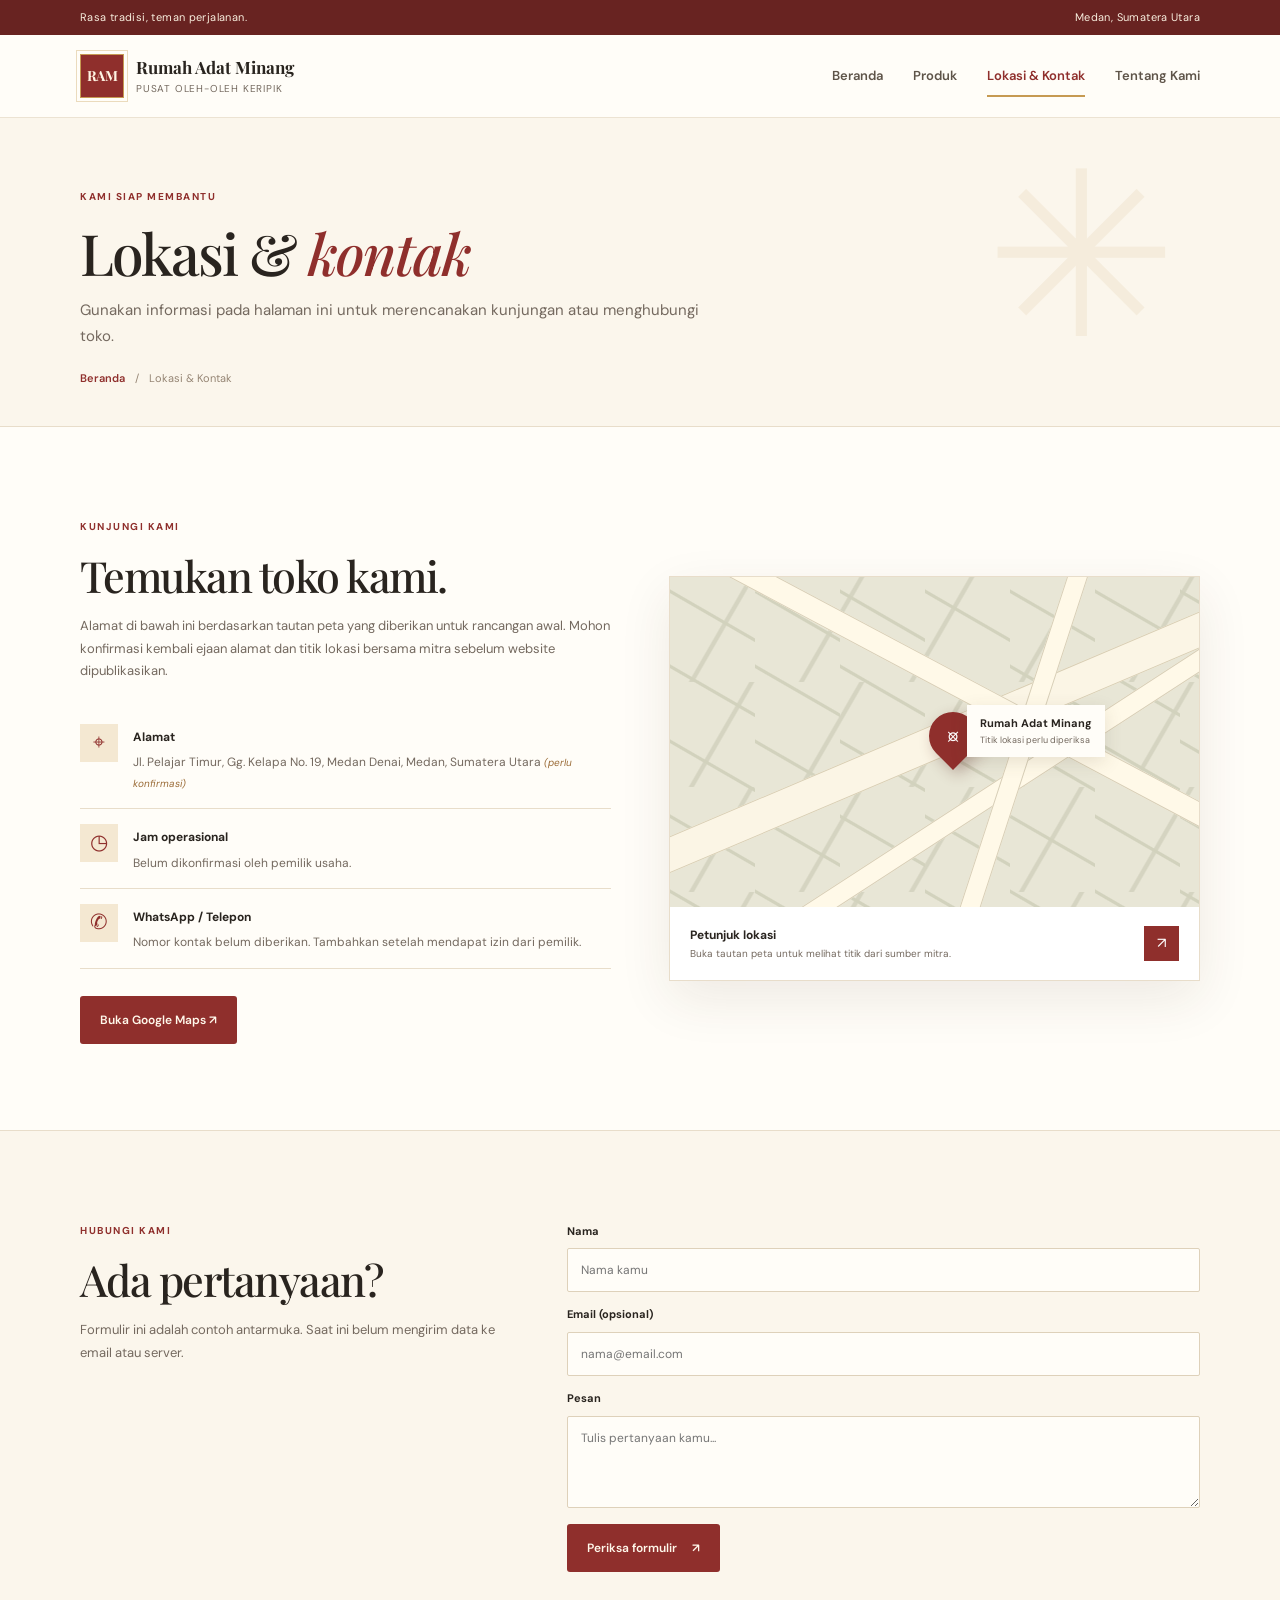
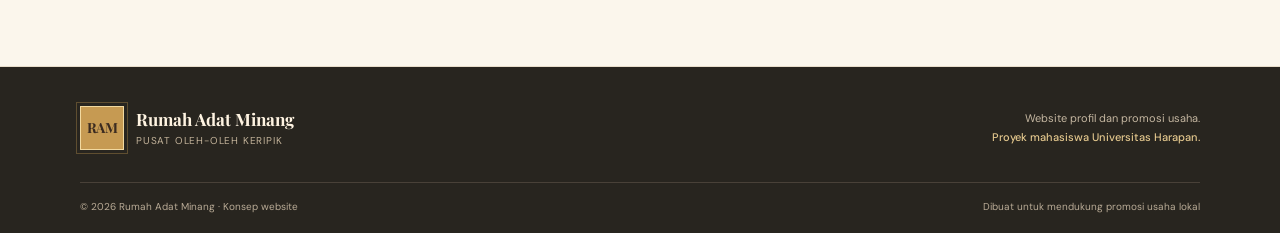
==== lokasi.html @ 1657554a "Add files via upload" ====
<!DOCTYPE html>
<html lang="id">
<head>
    <meta charset="UTF-8">
    <meta name="viewport" content="width=device-width, initial-scale=1.0">
    <meta name="description" content="Lokasi dan kontak Rumah Adat Minang.">
    <title>Lokasi & Kontak | Rumah Adat Minang</title>
    <link rel="stylesheet" href="assets/style.css">
    <script src="assets/script.js" defer></script>
</head>
<body>
    <div class="topbar">
        <div class="container topbar-inner">
            <span>Rasa tradisi, teman perjalanan.</span>
            <span>Medan, Sumatera Utara</span>
        </div>
    </div>

    <header class="site-header">
        <div class="container nav-wrap">
            <a class="brand" href="index.html">
                <span class="brand-mark">RAM</span>
                <span><strong>Rumah Adat Minang</strong><small>Pusat Oleh-Oleh Keripik</small></span>
            </a>
            <button class="menu-toggle" aria-label="Buka menu" aria-expanded="false">☰</button>
            <nav class="nav-links" aria-label="Navigasi utama">
                <a href="index.html">Beranda</a>
                <a href="produk.html">Produk</a>
                <a class="active" href="lokasi.html">Lokasi & Kontak</a>
                <a href="tentang.html">Tentang Kami</a>
            </nav>
        </div>
    </header>

    <main>
        <section class="page-hero">
            <div class="container">
                <span class="eyebrow">Kami siap membantu</span>
                <h1>Lokasi & <em>kontak</em></h1>
                <p>Gunakan informasi pada halaman ini untuk merencanakan kunjungan atau menghubungi toko.</p>
                <div class="breadcrumb">
                    <a href="index.html">Beranda</a>
                    <span>/</span>
                    <span>Lokasi & Kontak</span>
                </div>
            </div>
        </section>

        <section class="section container contact-grid">
            <div class="contact-copy">
                <span class="eyebrow">Kunjungi kami</span>
                <h2>Temukan toko kami.</h2>
                <p>Alamat di bawah ini berdasarkan tautan peta yang diberikan untuk rancangan awal. Mohon konfirmasi kembali ejaan alamat dan titik lokasi bersama mitra sebelum website dipublikasikan.</p>
                
                <div class="contact-list">
                    <div class="contact-item">
                        <span class="contact-icon">⌖</span>
                        <div>
                            <strong>Alamat</strong>
                            <p>Jl. Pelajar Timur, Gg. Kelapa No. 19, Medan Denai, Medan, Sumatera Utara <em>(perlu konfirmasi)</em></p>
                        </div>
                    </div>
                    <div class="contact-item">
                        <span class="contact-icon">◷</span>
                        <div>
                            <strong>Jam operasional</strong>
                            <p>Belum dikonfirmasi oleh pemilik usaha.</p>
                        </div>
                    </div>
                    <div class="contact-item">
                        <span class="contact-icon">✆</span>
                        <div>
                            <strong>WhatsApp / Telepon</strong>
                            <p>Nomor kontak belum diberikan. Tambahkan setelah mendapat izin dari pemilik.</p>
                        </div>
                    </div>
                </div>

                <a class="btn btn-primary" href="https://maps.app.goo.gl/bX4TtvKjfpiEVkaSA" target="_blank" rel="noopener noreferrer">Buka Google Maps ↗</a>
            </div>

	            <div class="map-card">
	                <div class="map-illustration">
	                    <div class="map-road road-one"></div>
	                    <div class="map-road road-two"></div>
	                    <div class="map-road road-three"></div>
	                    <div class="map-pin">⌖</div>
	                    <div class="map-label">
	                        <strong>Rumah Adat Minang</strong>
	                        <span>Titik lokasi perlu diperiksa</span>
	                    </div>
	                </div>
	                <div class="map-card-foot">
	                    <span><strong>Petunjuk lokasi</strong><small>Buka tautan peta untuk melihat titik dari sumber mitra.</small></span>
                    <a href="https://maps.app.goo.gl/bX4TtvKjfpiEVkaSA" target="_blank" rel="noopener noreferrer" aria-label="Buka peta">↗</a>
                </div>
            </div>
        </section>

        <section class="section section-muted">
            <div class="container contact-form-wrap">
                <div>
                    <span class="eyebrow">Hubungi kami</span>
                    <h2>Ada pertanyaan?</h2>
                    <p>Formulir ini adalah contoh antarmuka. Saat ini belum mengirim data ke email atau server.</p>
                </div>
                <form id="contact-form" class="contact-form">
                    <label for="name">Nama</label>
                    <input id="name" name="name" required placeholder="Nama kamu">
                    
                    <label for="email">Email (opsional)</label>
                    <input id="email" name="email" type="email" placeholder="nama@email.com">
                    
                    <label for="message">Pesan</label>
                    <textarea id="message" name="message" required rows="4" placeholder="Tulis pertanyaan kamu..."></textarea>
                    
                    <button class="btn btn-primary" type="submit">Periksa formulir <span>↗</span></button>
                    <p class="form-feedback" id="form-feedback" aria-live="polite"></p>
                </form>
            </div>
        </section>
    </main>

    <footer class="site-footer">
        <div class="container footer-main">
            <a class="brand brand-light" href="index.html">
                <span class="brand-mark">RAM</span>
                <span><strong>Rumah Adat Minang</strong><small>Pusat Oleh-Oleh Keripik</small></span>
            </a>
            <p>Website profil dan promosi usaha.<br><strong>Proyek mahasiswa Universitas Harapan.</strong></p>
        </div>
        <div class="container footer-bottom">
            <span>© <span data-year></span> Rumah Adat Minang · Konsep website</span>
            <span>Dibuat untuk mendukung promosi usaha lokal</span>
        </div>
    </footer>
</body>
</html>
---- assets/style.css ----
@import url('https://fonts.googleapis.com/css2?family=DM+Sans:wght@400;500;600;700&family=Playfair+Display:ital,wght@0,500;0,600;0,700;1,500;1,600&display=swap');

:root{--ink:#29241f;--muted:#74695f;--cream:#fbf6ec;--paper:#fffdf8;--red:#8f2f2c;--red-dark:#682321;--gold:#c69a52;--green:#414b35;--line:#e8ddca;--shadow:0 18px 50px rgba(69,43,24,.09);--serif:'Playfair Display',Georgia,serif;--sans:'DM Sans',Arial,sans-serif}
*{box-sizing:border-box}html{scroll-behavior:smooth}body{margin:0;background:var(--paper);color:var(--ink);font-family:var(--sans);font-size:15px;line-height:1.7}a{color:inherit;text-decoration:none}img{max-width:100%;display:block}.container{width:min(1120px,calc(100% - 44px));margin-inline:auto}.topbar{background:var(--red-dark);color:#f8eede;font-size:11px;letter-spacing:.035em}.topbar-inner{display:flex;justify-content:space-between;gap:16px;padding:8px 0}.site-header{position:sticky;top:0;z-index:20;background:rgba(255,253,248,.95);backdrop-filter:blur(12px);border-bottom:1px solid rgba(232,221,202,.8)}.nav-wrap{min-height:82px;display:flex;align-items:center;justify-content:space-between;gap:28px}.brand{display:flex;align-items:center;gap:12px;min-width:0}.brand-mark{display:grid;place-items:center;width:44px;height:44px;border:1px solid var(--gold);outline:1px solid rgba(198,154,82,.35);outline-offset:3px;background:var(--red);color:#fff5e4;font-family:var(--serif);font-weight:700;font-size:14px;letter-spacing:-.04em;flex-shrink:0}.brand strong,.brand small{display:block;line-height:1.35}.brand strong{font-family:var(--serif);font-size:17px}.brand small{font-size:10px;color:var(--muted);letter-spacing:.08em;text-transform:uppercase;margin-top:3px}.nav-links{display:flex;align-items:center;gap:30px}.nav-links a{font-size:13px;font-weight:600;color:#5e5449;position:relative;padding:30px 0}.nav-links a:hover,.nav-links a.active{color:var(--red)}.nav-links a.active:after{content:"";position:absolute;bottom:20px;left:0;right:0;height:2px;background:var(--gold)}.menu-toggle{display:none;border:1px solid var(--line);background:var(--cream);color:var(--red);border-radius:7px;padding:8px 11px;font-size:20px}
.hero{position:relative;overflow:hidden;background:var(--cream);border-bottom:1px solid var(--line)}.hero-pattern{position:absolute;inset:0 0 0 auto;width:46%;opacity:.25;background-image:linear-gradient(45deg,transparent 46%,#d9c8a8 47%,#d9c8a8 49%,transparent 50%),linear-gradient(-45deg,transparent 46%,#d9c8a8 47%,#d9c8a8 49%,transparent 50%);background-size:42px 42px;mask-image:linear-gradient(90deg,transparent,black)}.hero-grid{position:relative;display:grid;grid-template-columns:1.04fr .96fr;align-items:center;gap:48px;min-height:555px;padding-top:54px;padding-bottom:54px}.eyebrow{display:inline-flex;align-items:center;gap:9px;color:var(--red);font-size:10px;font-weight:700;letter-spacing:.15em;text-transform:uppercase}.dot{width:7px;height:7px;background:var(--gold);border-radius:50%}h1,h2,h3,p{margin-top:0}h1,h2{font-family:var(--serif);font-weight:500;letter-spacing:-.035em;line-height:1.12}h1{font-size:clamp(42px,5.2vw,66px);margin:18px 0 20px}h1 em,h2 em{color:var(--red);font-weight:500}h2{font-size:clamp(30px,3.4vw,43px);margin:13px 0 16px}h3{font-family:var(--serif);font-size:21px;line-height:1.25;margin-bottom:10px}.hero-copy>p:not(.demo-note){max-width:490px;color:var(--muted);font-size:16px}.hero-actions{display:flex;flex-wrap:wrap;gap:12px;margin-top:27px}.btn{display:inline-flex;align-items:center;justify-content:center;gap:15px;min-height:48px;padding:12px 19px;border:1px solid transparent;border-radius:3px;font:600 12px var(--sans);transition:.2s ease;cursor:pointer}.btn-primary{background:var(--red);color:#fff8eb}.btn-primary:hover{background:var(--red-dark);transform:translateY(-1px)}.btn-outline{border-color:#cdbb9c;color:var(--ink);background:rgba(255,255,255,.35)}.btn-outline:hover{border-color:var(--red);color:var(--red)}.demo-note{font-size:11px;color:#8a7b69;margin:20px 0 0}.hero-art{position:relative;min-height:410px;display:grid;place-items:center}.arch-frame{position:relative;width:min(100%,385px);height:395px;overflow:hidden;border-radius:190px 190px 8px 8px;border:1px solid #d5bd91;background:linear-gradient(155deg,#b65d3f 0%,#8f2f2c 50%,#602522 100%);box-shadow:var(--shadow)}.arch-frame:before,.arch-frame:after{content:"";position:absolute;border:1px solid rgba(250,225,173,.45);border-radius:180px 180px 0 0;inset:17px 17px 0}.arch-frame:after{inset:29px 29px 0;border-style:dashed;opacity:.6}.arch-sun{position:absolute;width:220px;height:220px;border-radius:50%;background:#e7bd6c;top:54px;left:50%;transform:translateX(-50%);opacity:.95}.hero-bowl{position:absolute;z-index:2;top:146px;left:50%;transform:translateX(-50%);width:215px;height:155px;border-radius:20px 20px 100px 100px;background:linear-gradient(150deg,#f7e8c6,#d4a866);box-shadow:0 20px 20px rgba(52,18,12,.25);display:flex;flex-direction:column;align-items:center;justify-content:center;color:var(--red-dark);border:5px solid #e9d1a2}.hero-bowl:before{content:"";position:absolute;top:-18px;left:-7px;right:-7px;height:35px;border-radius:50%;background:#f5dfb4;border:5px solid #e9d1a2}.hero-bowl span{font-size:27px;z-index:1;margin-top:-10px}.hero-bowl b{font-family:var(--serif);font-size:21px;z-index:1;letter-spacing:.05em}.hero-bowl small{z-index:1;font-size:10px;letter-spacing:.08em}.chip{position:absolute;z-index:3;width:70px;height:53px;border-radius:48% 52% 45% 55%;background:radial-gradient(ellipse at 35% 30%,#f7d990,#bf7c37 68%,#8b4a25);border:2px solid #f2ca7e;box-shadow:0 8px 10px #4a1d1a55;transform:rotate(-18deg)}.chip-one{top:163px;left:63px}.chip-two{top:206px;right:52px;transform:rotate(25deg)}.chip-three{top:255px;left:88px;transform:rotate(40deg);width:55px;height:42px}.arch-label{position:absolute;bottom:35px;z-index:3;left:0;right:0;text-align:center;color:#f9e7bf;font-size:10px;letter-spacing:.23em}.floating-stamp{position:absolute;right:-3px;bottom:22px;background:var(--paper);padding:14px 19px;border:1px solid var(--line);box-shadow:var(--shadow);font-size:10px;color:var(--muted);line-height:1.5;transform:rotate(3deg)}.floating-stamp strong{font-family:var(--serif);font-size:16px;color:var(--red)}
.section{padding-top:86px;padding-bottom:86px}.section-heading{display:flex;align-items:end;justify-content:space-between;gap:36px;margin-bottom:34px}.section-heading h2{max-width:530px;margin-bottom:0}.section-heading>p{max-width:380px;color:var(--muted);font-size:13px;margin-bottom:2px}.feature-grid{display:grid;grid-template-columns:repeat(3,1fr);gap:18px}.feature-card{padding:29px 26px 25px;border:1px solid var(--line);background:#fffdf9;transition:.25s}.feature-card:hover{transform:translateY(-4px);box-shadow:var(--shadow);border-color:#d7c09a}.feature-icon{width:43px;height:43px;display:grid;place-items:center;background:#f5ead6;color:var(--red);font-size:25px;margin-bottom:23px}.feature-card p,.value-grid p{color:var(--muted);font-size:13px}.text-link{font-size:12px;font-weight:700;color:var(--red)}.text-link:hover{text-decoration:underline}.quote-band{background:var(--green);color:#fbf3e5;position:relative;overflow:hidden}.quote-inner{padding:53px 0 48px;text-align:center;max-width:760px}.quote-mark{font-family:var(--serif);font-size:60px;line-height:.8;color:#d7b36e}.quote-inner p{font-family:var(--serif);font-size:clamp(23px,3vw,34px);line-height:1.35;margin:8px auto 17px}.quote-caption{font-size:9px;letter-spacing:.18em;color:#d8c6a6}.cta-section{display:flex;justify-content:space-between;align-items:center;gap:25px}.cta-section h2{font-size:clamp(28px,3vw,38px);max-width:650px}.cta-section p{color:var(--muted);font-size:13px;margin-bottom:0}
.site-footer{background:#28251f;color:#eee2cf}.footer-main{padding:39px 0 32px;display:flex;justify-content:space-between;align-items:center;gap:30px}.brand-light strong{color:#fff4e2}.brand-light small{color:#c3b39a}.brand-light .brand-mark{background:var(--gold);color:#3b2b20;border-color:#f2d99f}.footer-main>p{font-size:11px;color:#c5b7a1;margin:0;text-align:right}.footer-main>p strong{color:#e3c78d;font-weight:500}.footer-bottom{border-top:1px solid #494138;padding:15px 0 18px;display:flex;justify-content:space-between;gap:20px;color:#b9ab96;font-size:10px}
.page-hero{background:var(--cream);border-bottom:1px solid var(--line);padding:65px 0 38px;position:relative;overflow:hidden}.page-hero:after{content:"✳";position:absolute;right:8%;top:-56px;font-size:230px;color:#eadbc0;opacity:.35;pointer-events:none}.page-hero .container{position:relative;z-index:1}.page-hero h1{font-size:clamp(39px,5vw,57px);max-width:800px;margin:13px 0}.page-hero p{color:var(--muted);max-width:650px;margin-bottom:20px}.breadcrumb{display:flex;gap:10px;align-items:center;color:#958574;font-size:11px}.breadcrumb a{color:var(--red);font-weight:600}.about-grid{display:grid;grid-template-columns:.85fr 1.15fr;gap:68px;align-items:center}.about-art{min-height:390px;background:var(--red);padding:18px;position:relative}.about-art:before{content:"";position:absolute;inset:18px;border:1px solid #d6b26e}.about-art-inner{height:100%;min-height:354px;display:flex;flex-direction:column;align-items:center;justify-content:center;text-align:center;color:#f7e8c6;background:repeating-linear-gradient(45deg,transparent,transparent 15px,rgba(246,220,166,.07) 16px,rgba(246,220,166,.07) 17px)}.about-art-inner .ornament{font-size:66px;color:#dfbd77}.about-art-inner strong{font-family:var(--serif);font-size:28px;letter-spacing:.1em}.about-art-inner>span:last-child{font-size:10px;letter-spacing:.12em;margin-top:8px}.about-copy>p{font-size:14px;color:var(--muted)}.notice{padding:15px 17px;border-left:3px solid var(--gold);background:#f8f0e1;color:#65513b;font-size:12px;line-height:1.6;margin-top:22px}.notice strong{color:var(--red-dark)}.section-muted{background:var(--cream);border-top:1px solid var(--line);border-bottom:1px solid var(--line)}.value-grid{display:grid;grid-template-columns:repeat(3,1fr);gap:28px}.value-grid article{border-top:1px solid #c9b48e;padding-top:19px}.value-grid article>span{font-size:11px;letter-spacing:.12em;color:var(--red);font-weight:700}.value-grid h3{margin:12px 0 8px}.catalog-tools{display:flex;align-items:end;justify-content:space-between;gap:25px;margin-bottom:28px}.catalog-tools h2{font-size:32px;margin:0 0 5px}.muted{font-size:12px;color:var(--muted);margin:0}.search-box{width:min(290px,100%);display:flex;align-items:center;gap:9px;border:1px solid var(--line);background:#fff;padding:0 13px;color:var(--red)}.search-box span{font-size:23px}.search-box input{width:100%;min-width:0;border:0;outline:0;padding:13px 0;font:12px var(--sans);background:transparent}.product-grid{display:grid;grid-template-columns:repeat(4,1fr);gap:17px}.product-card{border:1px solid var(--line);background:#fffdf9;min-width:0;transition:.2s}.product-card:hover{box-shadow:var(--shadow);transform:translateY(-3px)}.product-visual{height:190px;display:flex;align-items:center;justify-content:center;position:relative;overflow:hidden}.visual-cassava{background:#efe0be}.visual-banana{background:#f4d99b}.visual-tempe{background:#d7d9c0}.visual-balado{background:#e6c0a5}.product-visual:before{content:"";position:absolute;width:180px;height:180px;border-radius:50%;border:1px solid rgba(111,66,37,.22)}.product-visual:after{content:"";position:absolute;width:140px;height:140px;border-radius:50%;border:1px dashed rgba(111,66,37,.28)}.product-tag{position:absolute;left:12px;top:12px;z-index:2;background:#fffaf0;color:var(--red);font-size:8px;font-weight:700;letter-spacing:.1em;padding:5px 7px}.product-emoji{z-index:1;font-family:var(--serif);font-size:66px;color:#8f562c;text-shadow:2px 3px #fff4d6}.visual-caption{position:absolute;z-index:2;bottom:15px;left:0;right:0;text-align:center;font-size:8px;font-weight:700;letter-spacing:.15em;color:#714b2d}.product-info{padding:18px 16px 16px}.product-category{font-size:9px;color:var(--red);text-transform:uppercase;letter-spacing:.11em;font-weight:700}.product-info h3{font-size:19px;margin:6px 0 8px}.product-info p{font-size:11px;color:var(--muted);min-height:60px;margin-bottom:15px}.product-bottom{border-top:1px solid var(--line);padding-top:12px;display:flex;flex-direction:column;gap:7px}.product-bottom strong{font-size:11px}.product-bottom a{font-size:11px}.notice-wide{margin-top:30px}.empty-state{padding:30px;text-align:center;color:var(--muted);background:var(--cream)}
.contact-grid{display:grid;grid-template-columns:1fr 1fr;gap:58px;align-items:center}.contact-copy>p{color:var(--muted);font-size:13px}.contact-list{margin:27px 0}.contact-item{display:flex;gap:15px;padding:15px 0;border-bottom:1px solid var(--line)}.contact-icon{width:38px;height:38px;flex-shrink:0;display:grid;place-items:center;background:#f4e8d2;color:var(--red);font-size:21px}.contact-item strong{font-size:12px}.contact-item p{font-size:12px;color:var(--muted);margin:3px 0 0}.contact-item em{font-size:10px;color:#9b6c38}.map-card{border:1px solid var(--line);background:#fff;box-shadow:var(--shadow)}.map-illustration{height:330px;position:relative;overflow:hidden;background-color:#e8e6d6;background-image:linear-gradient(30deg,transparent 47%,#d2d2bd 48%,#d2d2bd 50%,transparent 51%),linear-gradient(120deg,transparent 46%,#d5d4c1 47%,#d5d4c1 49%,transparent 50%);background-size:85px 75px,110px 105px}.map-illustration:before{content:"";position:absolute;width:120%;height:32px;top:45%;left:-10%;background:#fbf5e5;border:1px solid #d9cfb5;transform:rotate(-23deg)}.map-road{position:absolute;background:#fff9e8;border:1px solid #d8cfb8}.road-one{width:130%;height:23px;top:26%;left:-15%;transform:rotate(28deg)}.road-two{width:125%;height:20px;top:72%;left:-10%;transform:rotate(-33deg)}.road-three{width:20px;height:130%;left:65%;top:-15%;transform:rotate(18deg)}.map-pin{position:absolute;top:41%;left:49%;width:48px;height:48px;border-radius:50% 50% 50% 0;transform:rotate(-45deg);background:var(--red);color:#fff;display:grid;place-items:center;font-size:26px;box-shadow:0 7px 15px #55231f55}.map-label{position:absolute;left:calc(49% + 38px);top:39%;background:#fffdf8;padding:9px 13px;box-shadow:0 5px 18px #51472b22;white-space:nowrap}.map-label strong,.map-label span{display:block}.map-label strong{font-size:11px}.map-label span{font-size:9px;color:var(--muted)}.map-card-foot{display:flex;align-items:center;justify-content:space-between;padding:18px 20px}.map-card-foot strong,.map-card-foot small{display:block}.map-card-foot strong{font-size:12px}.map-card-foot small{font-size:10px;color:var(--muted)}.map-card-foot>a{display:grid;place-items:center;background:var(--red);color:#fff;width:35px;height:35px}.contact-form-wrap{display:grid;grid-template-columns:.8fr 1.2fr;gap:65px;align-items:start}.contact-form-wrap>div>p{font-size:13px;color:var(--muted)}.contact-form{display:grid;gap:8px}.contact-form label{font-size:11px;font-weight:700;margin-top:5px}.contact-form input,.contact-form textarea{width:100%;padding:13px;border:1px solid #ded1ba;background:#fffdf8;font:12px var(--sans);color:var(--ink);border-radius:2px;outline-color:var(--gold)}.contact-form textarea{resize:vertical}.contact-form .btn{justify-self:start;margin-top:8px}.form-feedback{font-size:11px;color:var(--green);margin:0}
[hidden]{display:none!important}
@media(max-width:900px){.nav-links{gap:18px}.nav-links a{font-size:12px}.hero-grid{gap:20px}.hero-art{transform:scale(.9)}.product-grid{grid-template-columns:repeat(2,1fr)}.about-grid,.contact-grid{gap:35px}.contact-form-wrap{gap:35px}}
@media(max-width:700px){.container{width:min(100% - 32px,560px)}.topbar-inner{justify-content:center;text-align:center}.topbar-inner span:last-child{display:none}.nav-wrap{min-height:72px}.brand strong{font-size:15px}.brand-mark{width:39px;height:39px}.menu-toggle{display:block}.nav-links{display:none;position:absolute;left:0;right:0;top:100%;padding:8px 22px 18px;background:var(--paper);border-bottom:1px solid var(--line);box-shadow:0 15px 20px #34281b0c;flex-direction:column;align-items:stretch;gap:0}.nav-links.open{display:flex}.nav-links a{padding:12px 0;border-bottom:1px solid #eee4d3}.nav-links a.active:after{display:none}.hero-grid{grid-template-columns:1fr;padding-top:54px;padding-bottom:40px;gap:12px}.hero-copy{position:relative;z-index:2}.hero h1{font-size:clamp(42px,12vw,58px)}.hero-art{min-height:330px;transform:none;margin-top:5px}.arch-frame{height:320px;width:min(82%,330px)}.arch-sun{width:175px;height:175px;top:45px}.hero-bowl{top:120px;width:180px;height:130px}.hero-bowl b{font-size:18px}.chip-one{top:140px;left:calc(50% - 125px)}.chip-two{top:178px;right:calc(50% - 125px)}.chip-three{top:220px;left:calc(50% - 100px)}.arch-label{bottom:27px}.floating-stamp{right:0;bottom:12px}.section{padding-top:60px;padding-bottom:60px}.section-heading{display:block}.section-heading>p{margin-top:18px}.feature-grid,.value-grid{grid-template-columns:1fr}.feature-card{padding:23px}.feature-icon{margin-bottom:15px}.cta-section{align-items:flex-start;flex-direction:column}.footer-main{align-items:flex-start;flex-direction:column}.footer-main>p{text-align:left}.footer-bottom{flex-direction:column;gap:5px}.page-hero{padding:47px 0 30px}.page-hero:after{right:-35px;font-size:150px;top:-30px}.about-grid,.contact-grid,.contact-form-wrap{grid-template-columns:1fr}.about-art{min-height:300px}.about-art-inner{min-height:264px}.catalog-tools{align-items:stretch;flex-direction:column}.search-box{width:100%}.product-grid{gap:12px}.product-visual{height:150px}.product-info{padding:14px 12px}.product-info h3{font-size:17px}.product-info p{min-height:85px}.product-bottom strong{font-size:10px}.map-illustration{height:280px}.map-label{left:calc(49% + 27px);white-space:normal;width:140px}.contact-form-wrap{gap:25px}}
@media(max-width:390px){.product-grid{grid-template-columns:1fr}.product-visual{height:190px}.product-info p{min-height:0}.hero-actions .btn{width:100%}}
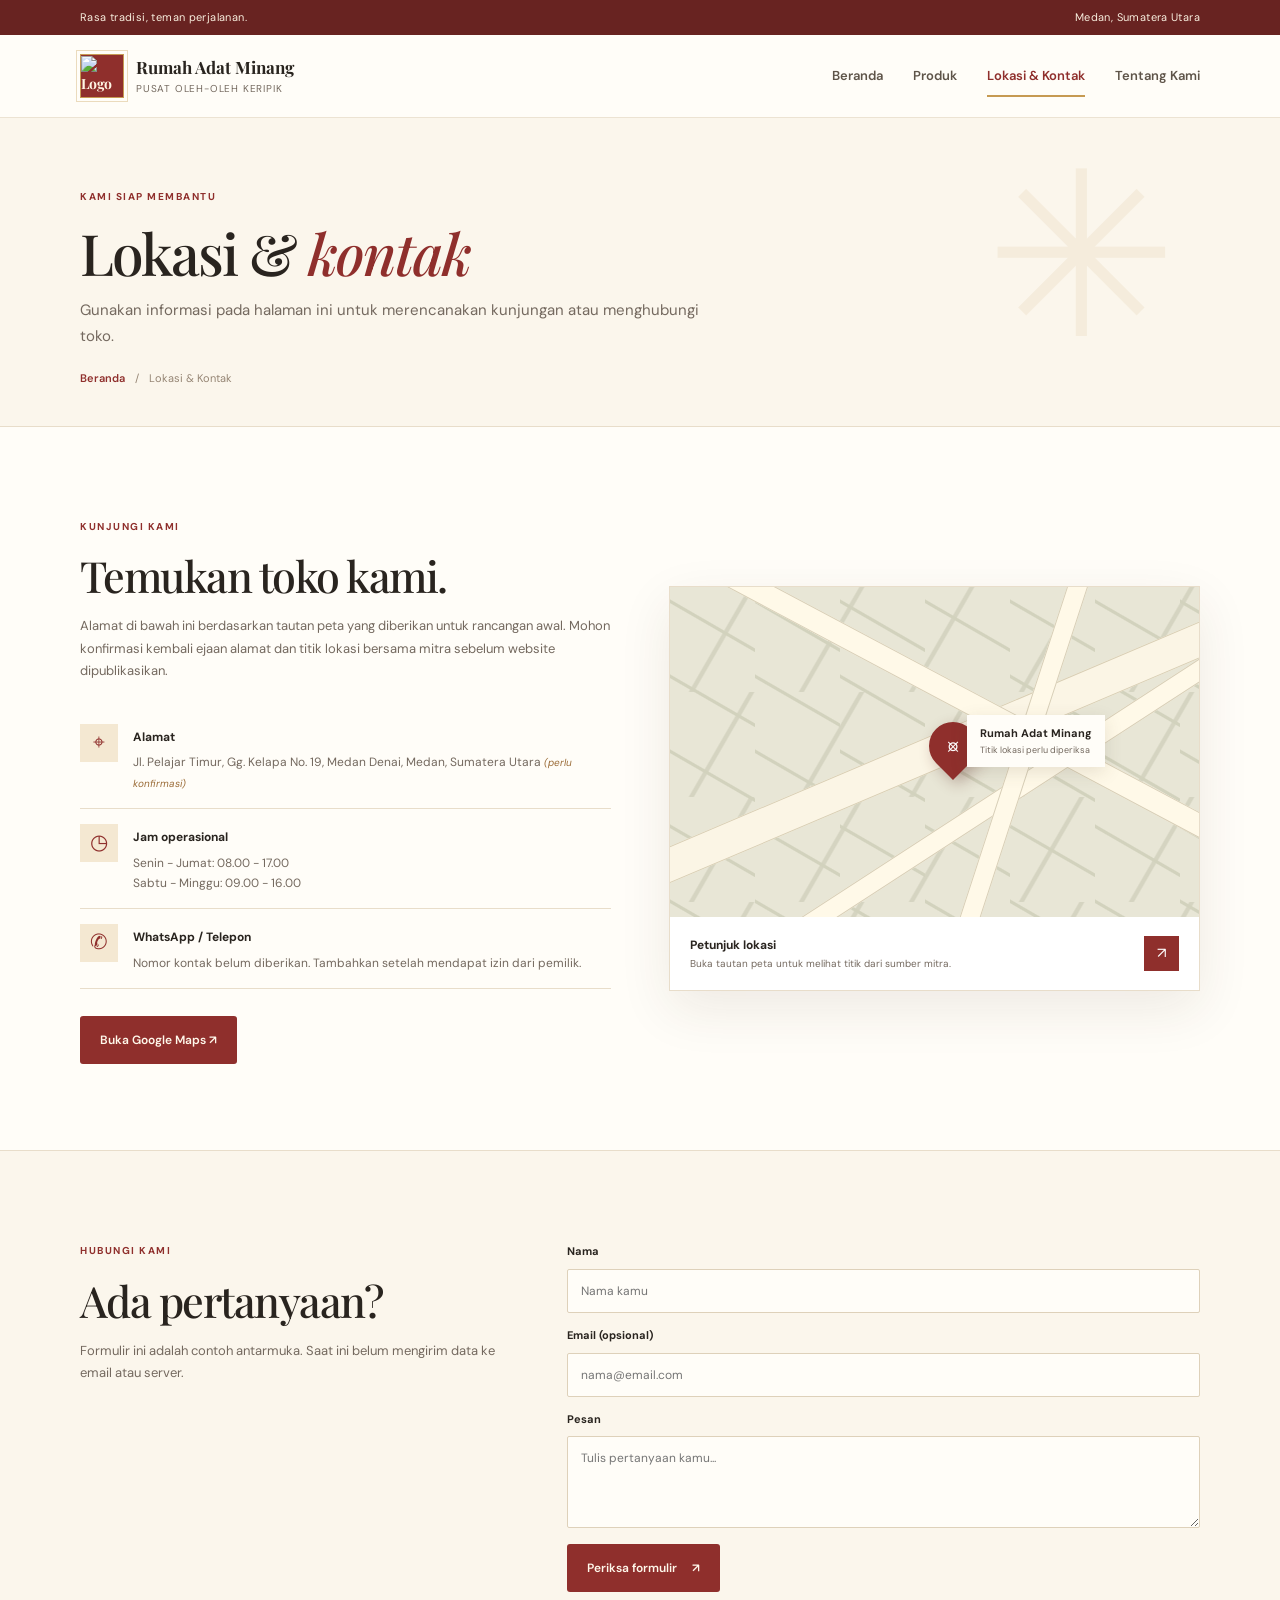
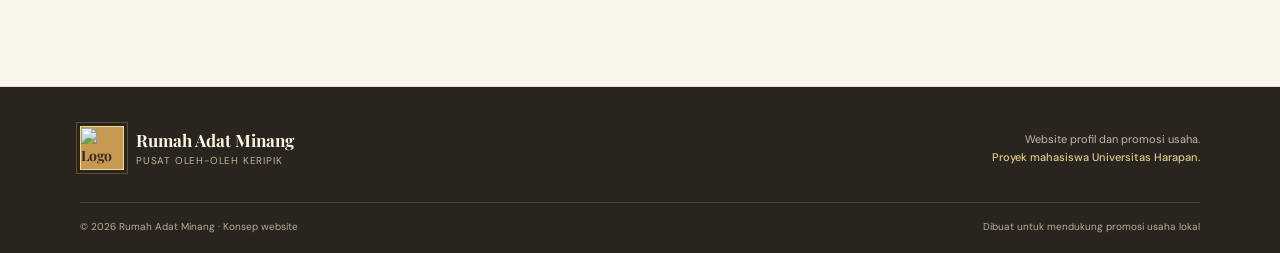
==== commit db0f8fa7: "Add files via upload" ====
--- a/lokasi.html
+++ b/lokasi.html
@@ -19,7 +19,9 @@
     <header class="site-header">
         <div class="container nav-wrap">
             <a class="brand" href="index.html">
-                <span class="brand-mark">RAM</span>
+                <span class="brand-mark">
+                    <img src="assets/Logo.jpeg" alt="Logo Minang" style="width: auto; height: 40px; object-fit: contain;">
+                </span>
                 <span><strong>Rumah Adat Minang</strong><small>Pusat Oleh-Oleh Keripik</small></span>
             </a>
             <button class="menu-toggle" aria-label="Buka menu" aria-expanded="false">☰</button>
@@ -64,7 +66,7 @@
                         <span class="contact-icon">◷</span>
                         <div>
                             <strong>Jam operasional</strong>
-                            <p>Belum dikonfirmasi oleh pemilik usaha.</p>
+                            <p>Senin - Jumat: 08.00 - 17.00<br>Sabtu - Minggu: 09.00 - 16.00</p>
                         </div>
                     </div>
                     <div class="contact-item">
@@ -124,7 +126,9 @@
     <footer class="site-footer">
         <div class="container footer-main">
             <a class="brand brand-light" href="index.html">
-                <span class="brand-mark">RAM</span>
+                <span class="brand-mark">
+                    <img src="assets/Logo.jpeg" alt="Logo Minang" style="width: auto; height: 40px; object-fit: contain;">
+				</span>
                 <span><strong>Rumah Adat Minang</strong><small>Pusat Oleh-Oleh Keripik</small></span>
             </a>
             <p>Website profil dan promosi usaha.<br><strong>Proyek mahasiswa Universitas Harapan.</strong></p>
